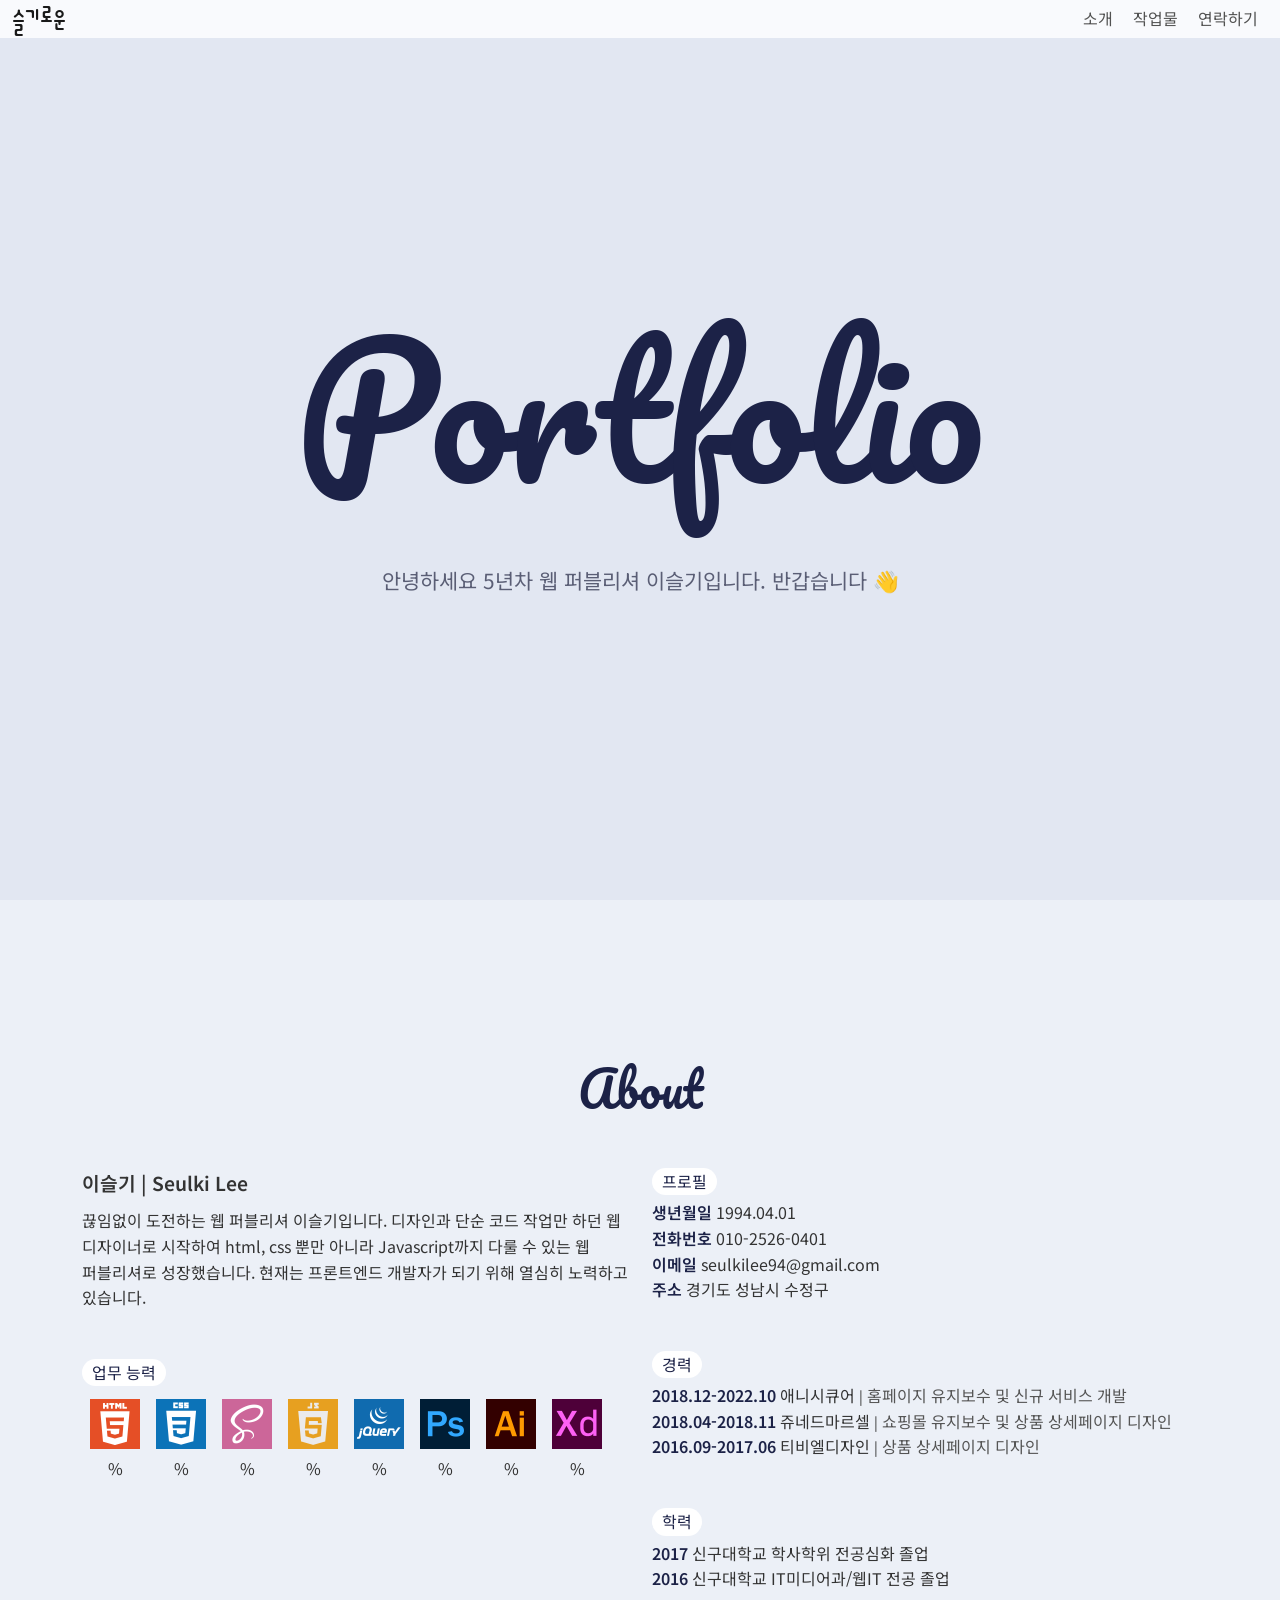
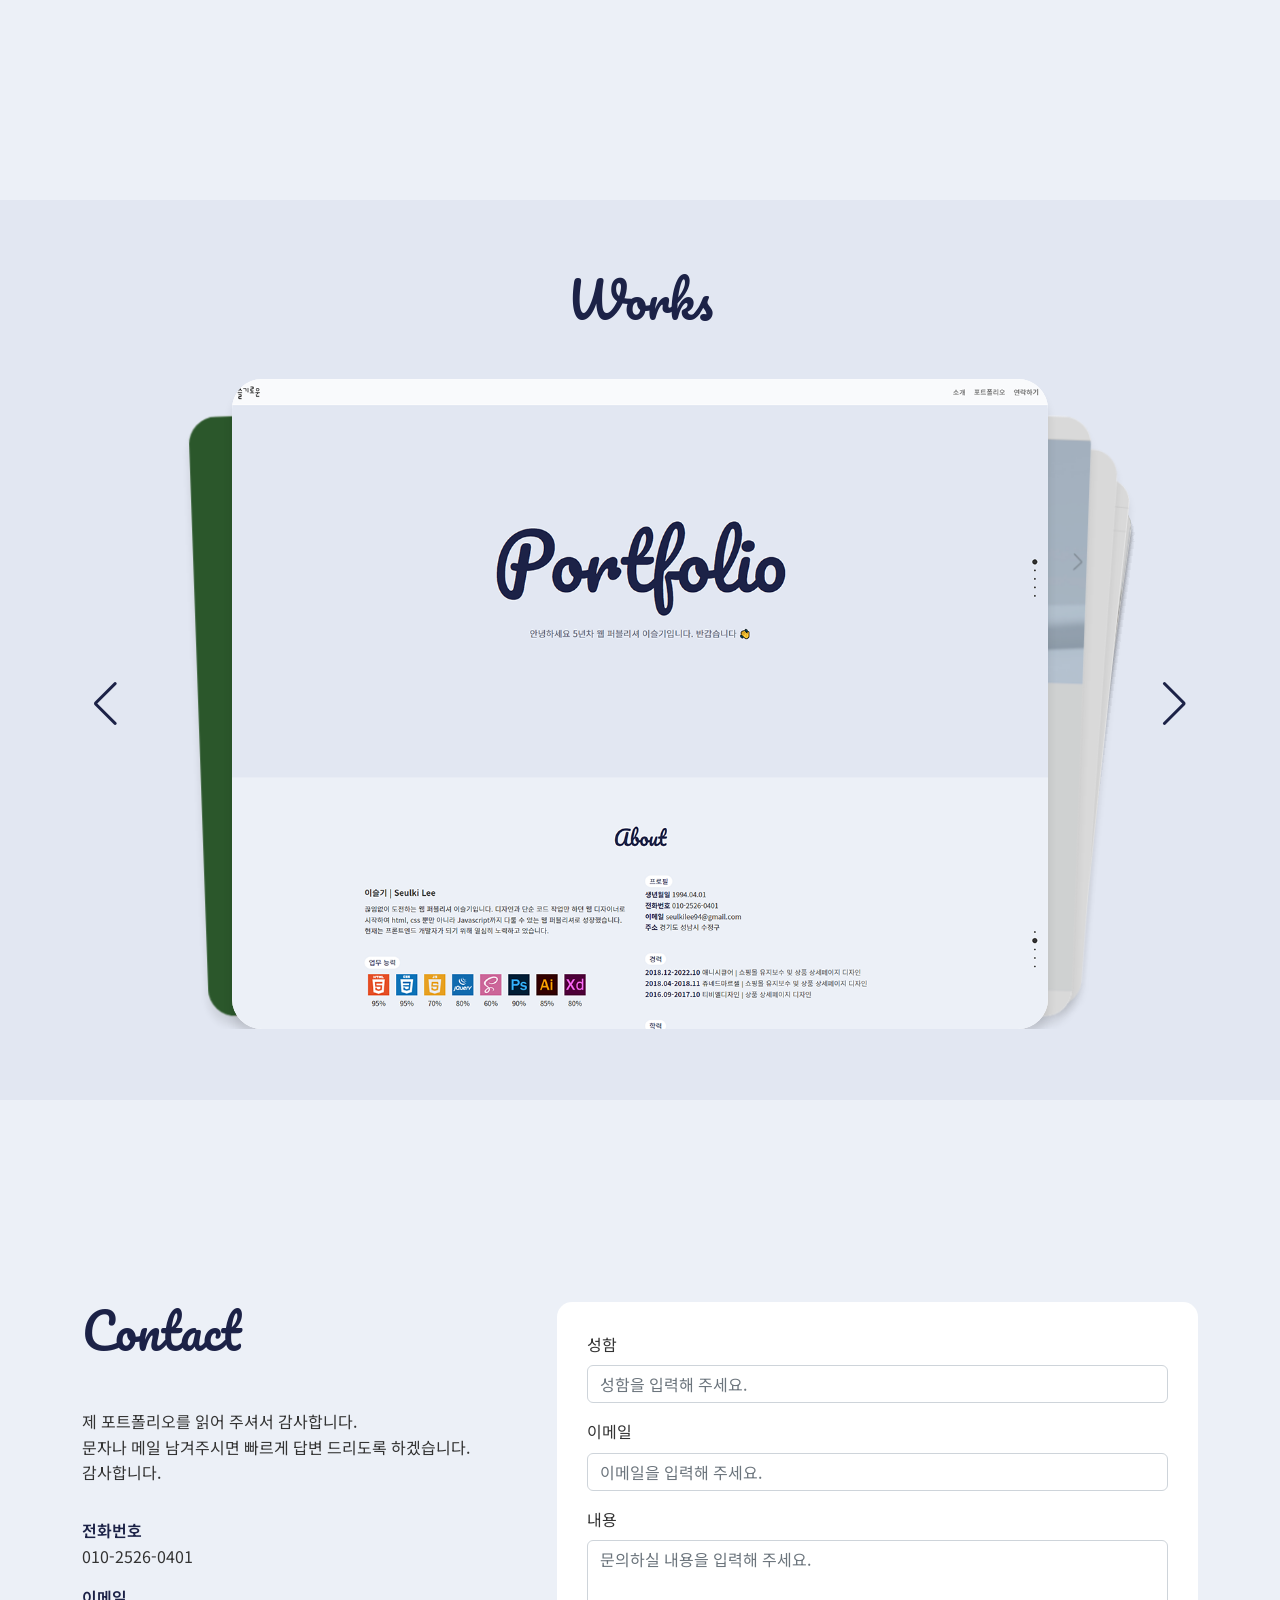
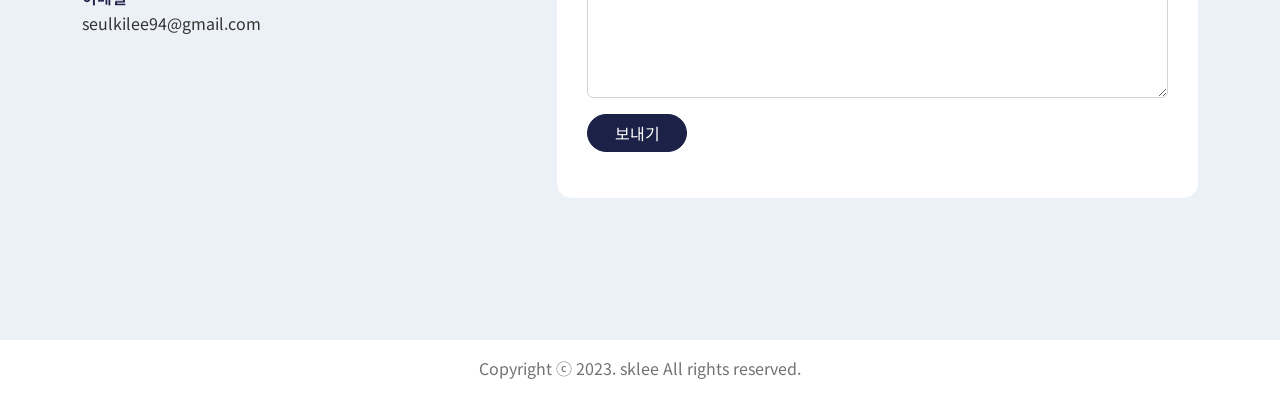
==== index2.html @ 282d64cb "portfolio2023 복제" ====
<!DOCTYPE html>
<html lang="ko">
    <head>
        <link rel='shortcut icon'  href='/static/img/favicon.ico'>
        <meta charset="UTF-8">
        <meta http-equiv="X-UA-Compatible" content="IE=edge">
        <meta name="viewport" content="width=device-width,initial-scale=1">
        <meta name="google-site-verification" content="TdDRUBdqo3KtkqnwhYDzbaiox_NkZ30s-08MBdRBMGM">
        <meta name="naver-site-verification" content="d9eaabda7f8cb981f2a577e0f64099176388fdc0">
        <meta name="robots" content="index,follow"> 
        <meta name="googlebot" content="index, follow">
        <meta name="author" content="sklee">
        <meta name="description" content="웹 퍼블리셔 이슬기의 포트폴리오입니다.">
        <meta name="keywords" content="웹디자인, 웹퍼블리셔, 웹, 퍼블리셔, 퍼블리싱, 웹퍼블리셔, 웹퍼블리싱, 프론트엔드, 포트폴리오, 웹포트폴리오">
        <meta property="og:type" content="website">
        <meta property="og:title" content="이슬기 웹 포트폴리오">
        <meta property="og:description" content="웹 퍼블리셔 이슬기의 포트폴리오입니다.">
        <meta property="og:image" content="/static/img/og-img.png">
        <meta property="og:url" content="https://sklee.kr">
        <title>
            이슬기 | 웹 퍼블리셔 포트폴리오
        </title>
        

        <!-- CSS Files -->
        <link href="/static/css/bootstrap.min.css" rel="stylesheet" >
        <link href="/static/css/fullpage.min.css" rel="stylesheet" >
        <link href="/static/css/swiper.min.css" rel="stylesheet" >
        <link href="/static/css/reset.css" rel="stylesheet" >
        <link rel="preconnect" href="https://fonts.googleapis.com">
        <link rel="preconnect" href="https://fonts.gstatic.com" crossorigin>
        <link href="https://fonts.googleapis.com/css2?family=Dongle:wght@400;700&family=Noto+Sans+KR:wght@100;300;400;500;700;900&family=Pacifico&display=swap" rel="stylesheet">

        <link href="/static/css/style.css" rel="stylesheet" >
        <style>
            .section {display: flex; justify-content: center; align-items: center;}
        </style>
    </head>
    <body>
        <header>
            <nav class="navbar navbar-expand-lg bg-light fixed-top">
                <div class="container-fluid">
                    <h1 class="header__logo"><a class="navbar-brand" href="#intro" data-menuanchor="intro">슬기로운</a></h1>
                    
                    <h2 class="no-visible">메인 메뉴</h2>
                    <ul class=" d-flex menu" id="topMenu">
                        <li class="nav-item">
                            <a class="nav-link " aria-current="page" href="#about" data-menuanchor="about">소개</a>
                        </li>
                        <li class="nav-item">
                            <a class="nav-link" href="#works" data-menuanchor="works">작업물</a>
                        </li>
                        <li class="nav-item">
                            <a class="nav-link"  href="#contact" data-menuanchor="contact">연락하기</a>
                        </li>
                    </ul>
                </div>
            </nav>
        </header>
        <main id="main">
            <section class="section intro fp-auto-height-responsive" id="top">
                <div class="container">
                    <h2 class="top-text">Portfolio</h2>
                    <p>안녕하세요 5년차 웹 퍼블리셔 이슬기입니다. 반갑습니다 👋</p>
                </div>
            </section>
            <section class="section about fp-auto-height-responsive" id="about">
                <div class="container">
                    <h2 class="s-title text-center">About</h2>
                    <div class="row">
                        <div class="col-md-6">
                            <div class="info">
                                <p>이슬기 | Seulki Lee</p>
                                <div>끊임없이 도전하는 웹 퍼블리셔 이슬기입니다. 디자인과 단순 코드 작업만 하던 웹 디자이너로 시작하여 html, css 뿐만 아니라 Javascript까지 다룰 수 있는 웹 퍼블리셔로 성장했습니다. 현재는 프론트엔드 개발자가 되기 위해 열심히 노력하고 있습니다.</div>
                            </div>
                            <div class="skill">
                                <div class="title">업무 능력</div>
                                <ul>
                                    <li>
                                        <img src="/static/img/skill1.png" alt="HTML">
                                        <p><span id="count1"></span>%</p>
                                    </li>
                                    <li>
                                        <img src="/static/img/skill2.png" alt="css">
                                        <p><span id="count2"></span>%</p>
                                    </li>
                                    <li>
                                        <img src="/static/img/skill8.png" alt="Sass">
                                        <p><span id="count8"></span>%</p>
                                    </li>
                                    <li>
                                        <img src="/static/img/skill3.png" alt="Javascript">
                                        <p><span id="count3"></span>%</p>
                                    </li>
                                    <li>
                                        <img src="/static/img/skill4.png" alt="jquery">
                                        <p><span id="count4"></span>%</p>
                                    </li>
                                    
                                    <li>
                                        <img src="/static/img/skill5.png" alt="Photoshop">
                                        <p><span id="count5"></span>%</p>
                                    </li>
                                    <li>
                                        <img src="/static/img/skill6.png" alt="Illustrator">
                                        <p><span id="count6"></span>%</p>
                                    </li>
                                    <li>
                                        <img src="/static/img/skill7.png" alt="Xd">
                                        <p><span id="count7"></span>%</p>
                                    </li>
                                </ul>
                            </div>
                        </div>
                        <div class="col-md-6">
                            <div class="profile">
                                <div class="title">프로필</div>
                                <ul>
                                    <li><span>생년월일</span> 1994.04.01</li>
                                    <li><span>전화번호</span> 010-2526-0401</li>
                                    <li><span>이메일</span> seulkilee94@gmail.com</li>
                                    <li><span>주소</span> 경기도 성남시 수정구</li>
                                </ul>
                            </div>
                            <div class="experince">
                                <div class="title">경력</div>
                                <ul>
                                    <li><span>2018.12-2022.10</span> 애니시큐어 <small>|</small> <span>홈페이지 유지보수 및 신규 서비스 개발</span></li>
                                    <li><span>2018.04-2018.11</span> 쥬네드마르셀 <small>|</small>  <span>쇼핑몰 유지보수 및 상품 상세페이지 디자인</span></li>
                                    <li><span>2016.09-2017.06</span> 티비엘디자인 <small>|</small>  <span>상품 상세페이지 디자인</span></li>
                                </ul>
                            </div>
                            <div class="edu">
                                <div class="title">학력</div>
                                <ul>
                                    <li><span>2017</span> 신구대학교 학사학위 전공심화 졸업</li>
                                    <li><span>2016</span> 신구대학교 IT미디어과/웹IT 전공 졸업</li>
                                </ul>
                            </div>
                        </div>
                    </div>
                </div>
            </section>
            <section class="section works fp-auto-height-responsive" id="works" >
                <div class="container">
                    <h2 class="s-title text-center">Works</h2>
                    <div class="swiper mySwiper work-slide">
                        <div class="swiper-wrapper">
                            <div class="swiper-slide" >
                                <div>
                                    <div class="thumb" style="background-image: url(/static/img/thumb1.png);">
                                        <span class="ir-so">2023년 제작한 포트폴리오 화면 캡쳐</span>
                                    </div>
                                    <div class="hover">
                                        <div class="wrap ">
                                            <div class="title">2023 포트폴리오 제작</div>
                                            <div class="overview"> 간단한 소개와 함께 작업물을 보여줄 수 있는 웹 포트폴리오를 제작했습니다. 부트스트랩과 fullPage.js, Swiper등 다양한 오픈소스 라이브러리를 연동하여 구현했습니다. 또한, 연락하기의 입력폼은 구글 스프레드 스크립트 편집기를 활용하여 메일 서버 없이도 메일 전송이 가능하도록 하였으며, 구글 캡챠를 연동하여 스팸 메일 전송이 불가하도록 했습니다. 
                                            </div>
                                            <div class="info">
                                                <div class="date">기간 : 2023.01</div>
                                                <div class="part">참여도 : 웹기획·디자인·퍼블리싱 100% 참여</div>
                                                <div class="skill">사용기술 : HTML, CSS, JavaScript, Photoshop, Illustrator</div>
                                            </div>
                                            <a href="https://sklee.kr" target="_blank">사이트 바로가기</a>  
                                        </div>
                                    </div>
                                </div>
                            </div>
                            <div class="swiper-slide" >
                                <div>
                                    <div class="thumb" style="background-image: url(/static/img/thumb2.png);">
                                        <span class="ir-so">VR호스트 브랜드 메인페이지 캡쳐</span>
                                    </div>
                                    <div class="hover">
                                        <div class="wrap">
                                            <div class="title">VR호스트 브랜드 런칭 프로젝트</div>
                                            <div class="overview">3D 카메라 판매, 촬영, 웹사이트 구현 서비스를 제공하는 신생 브랜드입니다. 팀 프로젝트로 진행되었으며 홈페이지 웹기획, 디자인, 퍼블리싱 작업과 스마트스토어 배너와 상품 상세페이지 제작 작업을 했습니다. 또한 제가 제작에 참여했던 웹빌더로 홈페이지 구현 후 별도 코드를 추가하는 방식으로 작업했습니다.</div>
                                            <div class="info">
                                                <div class="date">기간 : 2022.08 - 2022.10</div>
                                                <div class="part">참여도 : 웹기획·디자인·퍼블리싱 100% 참여</div>
                                                <div class="skill">사용기술 : 웹빌더, HTML, CSS, JavaScript, Photoshop, Illustrator</div>
                                            </div>
                                            <a href="https://vrhost.co.kr/" target="_blank">사이트 바로가기</a>  
                                        </div>
                                        
                                    </div>
                                </div>
                            </div>
                            <div class="swiper-slide" >
                                <div>
                                    <div class="thumb" style="background-image: url(/static/img/thumb10.png);">
                                        <span class="ir-so">이미지빌더 내부 편집기 화면 캡쳐</span>
                                    </div>
                                    <div class="hover">
                                        <div class="wrap">
                                            <div class="title">이미지빌더 런칭 프로젝트</div>
                                            <div class="overview">포토샵 없이도 상품 상세페이지용 이미지를 제작할 수 있는 이미지 편집기 "이미지빌더" 제작 작업에 참여했습니다. 상세페이지 제작이 가능한 에디터, 제작물 또는 이미지 관리 기능을 제공하는 관리페이지, 이미지빌더 소개 및 매뉴얼을 제공하는 운영 사이트의 웹기획, 디자인, 퍼블리싱 작업을 진행했습니다. <br>이미지빌더는 로그인 후 패널 우측 상단의 '새로 만들기' 버튼을 눌러 에디터로 이동할 수 있습니다.<br><span>(ID : ahndo, PW : img1212!)</span></div>
                                            <div class="info">
                                                <div class="date">기간 : 2020.03 - 2020.06, 2020.12- 2021.02</div>
                                                <div class="part">참여도 : 웹기획·디자인·퍼블리싱 100% 참여</div>
                                                <div class="skill">사용기술 : HTML, CSS, JavaScript, Photoshop, Illustrator</div>
                                            </div>
                                            <div class="btn-group">
                                                <a href="https://ahndo.dothome.co.kr/editor" target="_blank">이미지빌더 바로가기</a>
                                                <a href="https://imagebuilder.dothome.co.kr/" target="_blank">운영사이트 바로가기</a>  
                                            </div>
                                        </div>
                                    </div>
                                </div>
                            </div>
                            <div class="swiper-slide" >
                                <div>
                                    <div class="thumb" style="background-image: url(/static/img/thumb4.png);">
                                        <span class="ir-so">닷홈 결제 페이지 캡쳐</span>
                                    </div>
                                    <div class="hover">
                                        <div class="wrap">
                                            <div class="title">닷홈 결제 개선 프로젝트</div>
                                            <div class="overview">닷홈의 결제페이지 UXUI 개선 작업에 참여했습니다. 결제 페이지 하단에서만 결제 금액이 확인 가능하여 다소 불편했던 부분을 결제 정보 입력 영역은 좌측에, 결제 금액 영역을 우측에 두어 상품 옵션을 변경하거나 부가 서비스를 추가할 때 가격을 바로 확인할 수 있도록 개선했습니다.</div>
                                            <div class="info">
                                                <div class="date">기간 : 2020.07 - 2020.09</div>
                                                <div class="part">참여도 : 웹기획·디자인·퍼블리싱 100% 참여</div>
                                                <div class="skill">사용기술 : HTML, CSS, JavaScript, Photoshop</div>
                                            </div> 
                                        </div>
                                    </div>
                                </div>
                            </div>
                            <div class="swiper-slide" >
                                <div>
                                    <div class="thumb" style="background-image: url(/static/img/thumb9.png);">
                                        <span class="ir-so">닷홈빌더 내부 편집기 화면 캡쳐</span>
                                    </div>
                                    <div class="hover">
                                        <div class="wrap">
                                            <div class="title">닷홈빌더 런칭 프로젝트</div>
                                            <div class="overview">코딩 없이 홈페이지를 제작할 수 있는 웹빌더 "닷홈빌더" 제작 작업에 참여했습니다. 홈페이지 관리 기능을 제공하는 관리자 페이지와 페이지 제작이 가능한 에디터, 공지사항과 매뉴얼 등을 제공하는 운영 사이트의 웹기획, 디자인, 퍼블리싱 작업을 진행했습니다. 또한 런칭 후에도 닷홈빌더 유지보수와 운영사이트 컨텐츠 관리를 지속적으로 진행했습니다.
                                                <br> 닷홈빌더는 로그인 후 메뉴의 관리( <svg xmlns="http://www.w3.org/2000/svg" viewBox="0 0 640 512"><!--! Font Awesome Pro 6.2.1 by @fontawesome - https://fontawesome.com License - https://fontawesome.com/license (Commercial License) Copyright 2022 Fonticons, Inc. --><path d="M224 256c-70.7 0-128-57.3-128-128S153.3 0 224 0s128 57.3 128 128s-57.3 128-128 128zm-45.7 48h91.4c11.8 0 23.4 1.2 34.5 3.3c-2.1 18.5 7.4 35.6 21.8 44.8c-16.6 10.6-26.7 31.6-20 53.3c4 12.9 9.4 25.5 16.4 37.6s15.2 23.1 24.4 33c15.7 16.9 39.6 18.4 57.2 8.7v.9c0 9.2 2.7 18.5 7.9 26.3H29.7C13.3 512 0 498.7 0 482.3C0 383.8 79.8 304 178.3 304zM436 218.2c0-7 4.5-13.3 11.3-14.8c10.5-2.4 21.5-3.7 32.7-3.7s22.2 1.3 32.7 3.7c6.8 1.5 11.3 7.8 11.3 14.8v30.6c7.9 3.4 15.4 7.7 22.3 12.8l24.9-14.3c6.1-3.5 13.7-2.7 18.5 2.4c7.6 8.1 14.3 17.2 20.1 27.2s10.3 20.4 13.5 31c2.1 6.7-1.1 13.7-7.2 17.2l-25 14.4c.4 4 .7 8.1 .7 12.3s-.2 8.2-.7 12.3l25 14.4c6.1 3.5 9.2 10.5 7.2 17.2c-3.3 10.6-7.8 21-13.5 31s-12.5 19.1-20.1 27.2c-4.8 5.1-12.5 5.9-18.5 2.4l-24.9-14.3c-6.9 5.1-14.3 9.4-22.3 12.8l0 30.6c0 7-4.5 13.3-11.3 14.8c-10.5 2.4-21.5 3.7-32.7 3.7s-22.2-1.3-32.7-3.7c-6.8-1.5-11.3-7.8-11.3-14.8V454.8c-8-3.4-15.6-7.7-22.5-12.9l-24.7 14.3c-6.1 3.5-13.7 2.7-18.5-2.4c-7.6-8.1-14.3-17.2-20.1-27.2s-10.3-20.4-13.5-31c-2.1-6.7 1.1-13.7 7.2-17.2l24.8-14.3c-.4-4.1-.7-8.2-.7-12.4s.2-8.3 .7-12.4L343.8 325c-6.1-3.5-9.2-10.5-7.2-17.2c3.3-10.6 7.7-21 13.5-31s12.5-19.1 20.1-27.2c4.8-5.1 12.4-5.9 18.5-2.4l24.8 14.3c6.9-5.1 14.5-9.4 22.5-12.9V218.2zm92.1 133.5c0-26.5-21.5-48-48.1-48s-48.1 21.5-48.1 48s21.5 48 48.1 48s48.1-21.5 48.1-48z"/></svg>) 버튼을 눌러 관리자 페이지로 이동한 뒤 상단 메뉴의 디자인 버튼을 눌러 에디터로 이동할 수 있습니다. <span>(ID : ahn1, PW : test1234)</span></div>
                                            <div class="info">
                                                <div class="date">기간 : 2020.01 - 2020.02, 2020.08 - 2020.12</div>
                                                <div class="part">참여도 : 웹기획·디자인·퍼블리싱 100% 참여</div>
                                                <div class="skill">사용기술 : HTML, CSS, JavaScript, Photoshop, Illustrator</div>
                                            </div>
                                            <div class="btn-group">
                                                <a href="http://ahn.dothome.co.kr/" target="_blank">닷홈빌더 바로가기</a>  
                                                <a href="https://builder20.dothome.co.kr/" target="_blank">운영사이트 바로가기</a>  
                                            </div>
                                        </div>
                                    </div>
                                </div>
                            </div>
                            <div class="swiper-slide" >
                                <div>
                                    <div class="thumb" style="background-image: url(/static/img/thumb6.jpg);">
                                        <span class="ir-so">닷홈빌더의 건축 템플릿 메인페이지 캡쳐</span>
                                    </div>
                                    <div class="hover">
                                        <div class="wrap">
                                            <div class="title">닷홈빌더 템플릿 제작</div>
                                            <div class="overview">사용자에게 배포하는 닷홈빌더 홈페이지 템플릿을 제작했습니다. 웹기획과 디자인 작업 후 닷홈빌더를 사용하여 홈페이지를 구현했습니다. 사용자가 쉽게 수정하여 사용할 수 있도록 별도 코드를 추가하지 않고 닷홈빌더 제공 기능으로만 구현했습니다. (현재 닷홈에서 제공 중인 템플릿 중 렌트카를 제외한 모든 템플릿을 작업했습니다.)
                                            </div>
                                            <div class="info">
                                                <div class="date">기간 : 2021.12 - 2022.09</div>
                                                <div class="part">참여도 : 웹기획·디자인·웹빌더로 구현 100% 참여</div>
                                                <div class="skill">사용기술 : 닷홈빌더, Photoshop, Illustrator</div>
                                            </div>
                                            <a href="https://www.dothome.co.kr/homepage/theme.php" target="_blank">템플릿 바로가기</a>  
                                        </div>
                                    </div>
                                </div>
                            </div>
                            <div class="swiper-slide" >
                                <div>
                                    <div class="thumb" style="background-image: url(/static/img/thumb5.png);">
                                        <span class="ir-so">상품 상세페이지 템플릿 예시 이미지</span>
                                    </div>
                                    <div class="hover">
                                        <div class="wrap">
                                            <div class="title">상품 상세페이지 템플릿 제작</div>
                                            <div class="overview">
                                                이미지와 텍스트만 변경하여 사용할 수 있도록 상품 상세페이지 포토샵 템플릿을 제작했습니다. 패션, 음식, 화장품 등 다양한 카테고리의 템플릿들을 제작했습니다. 또한 초보자도 쉽게 사용할 수 있도록 각 템플릿마다 맞춤 설명서를 함께 배포했습니다.
                                            </div>
                                            <div class="info">
                                                <div class="date">기간 : 2019.01 - 2019.02</div>
                                                <div class="part">참여도 : 기획·디자인 100% 참여</div>
                                                <div class="skill">사용기술 : Photoshop</div>
                                            </div> 
                                        </div>
                                    </div>
                                </div>
                            </div>
                            <div class="swiper-slide" >
                                <div>
                                    <div class="thumb" style="background-image: url(/static/img/thumb3.png);">
                                        <span class="ir-so">2018년 제작한 포트폴리오 화면 캡쳐</span>
                                    </div>
                                    <div class="hover">
                                        <div class="wrap">
                                            <div class="title">2018 포트폴리오 제작</div>
                                            <div class="overview"> 작업물을 보여줄 수 있는 웹 디자인 포트폴리오를 제작했습니다. 부트스트랩을 사용하여 반응형으로 구현하였으며, 썸네일을 클릭하면 전체 페이지 모달로 작업 내용을 볼 수 있게 했습니다. 
                                            </div>
                                            <div class="info">
                                                <div class="date">기간 : 2018.04</div>
                                                <div class="part">참여도 : 웹기획·디자인·퍼블리싱 100% 참여</div>
                                                <div class="skill">사용기술 : HTML, CSS, JavaScript, Photoshop, Illustrator</div>
                                            </div>
                                            <a href="https://seulkilee.cafe24.com/" target="_blank">사이트 바로가기</a>  
                                        </div>
                                    </div>
                                </div>
                            </div>
                            <div class="swiper-slide" >
                                <div>
                                    <div class="thumb" style="background-image: url(/static/img/thumb8.png);">
                                    </div>
                                    <div class="hover">
                                        <div class="wrap">
                                            <div class="title">BenQ 홈페이지 가상 리뉴얼</div>
                                            <div class="overview">영상기기 업체 BenQ사의 홈페이지를 반응형으로 가상 리뉴얼했습니다. 웹사이트 제작 시 오픈소스를 전혀 사용하지 않고 미디어쿼리를 이용한 반응형 레이아웃과 원페이지 스크롤을 구현했습니다.
                                            </div>
                                            <div class="info">
                                                <div class="date">기간 : 2018.04</div>
                                                <div class="part">참여도 : 웹기획·디자인·퍼블리싱 100% 참여</div>
                                                <div class="skill">사용기술 : HTML, CSS, JavaScript, Photoshop, Illustrator</div>
                                            </div>
                                            <a href="/benq/" target="_blank">사이트 바로가기</a>  
                                        </div>
                                    </div>
                                </div>
                            </div>
                            <div class="swiper-slide" >
                                <div>
                                    <div class="thumb" style="background-image: url(/static/img/thumb6.png);">
                                    </div>
                                    <div class="hover">
                                        <div class="wrap">
                                            <div class="title">플래시게임 'FLASHLIGHT' 프로젝트</div>
                                            <div class="overview"> 대학시절 졸업 작품 팀 프로젝트로 아두이노 빛센서 연동 플래시게임을 제작했습니다. 공포 게임으로 어두운 화면에 플래시라이트를 비춰  단서를 찾아내는 게임입니다. 모니터 주위에 아두이노 빛 센서를 붙여 빛을 비추면 해당 부분만 밝아지도록 구현했습니다. <br>(현재는 어도비 플래시플레이어 지원이 중단되어 게임 플레이가 불가합니다.)
                                            </div>
                                            <div class="info">
                                                <div class="date">기간 : 2015</div>
                                                <div class="part">참여도 : 액션스크립트 코딩 90% 참여</div>
                                                <div class="skill">사용기술 : 액션스크립트 3.0</div>
                                            </div>
                                        </div>
                                    </div>
                                </div>
                            </div>
                            <div class="swiper-slide" >
                                <div>
                                    <div class="thumb" style="background-image: url(/static/img/thumb7.png);">
                                    </div>
                                    <div class="hover">
                                        <div class="wrap">
                                            <div class="title">플래시게임 '4교시' 프로젝트</div>
                                            <div class="overview">대학 재학 시절 창의 대회 팀 프로젝트로 마이크를 연동한 플래시 게임을 제작했습니다. 게임 주인공인 선생님이 떠드는 아이들에게 호통을 쳐 조용히 하게 하는 게임으로 데시벨이 높을수록 조용해지는 아이들이 많아집니다. 시간에 따라 게이지가 줄어들며, 떠드는 아이가 많을수록 게이지 속도가 빨라지도록 만들었습니다. <br>(현재는 어도비 플래시플레이어 지원이 중단되어 게임 플레이가 불가합니다.)
                                            </div>
                                            <div class="info">
                                                <div class="date">기간 : 2014</div>
                                                <div class="part">참여도 : 액션스크립트 코딩 100%, 디자인 90% 참여</div>
                                                <div class="skill">사용기술 : 액션스크립트 3.0, Photoshop</div>
                                            </div>
                                        </div>
                                    </div>
                                </div>
                            </div>
                        </div>
                        <div class="swiper-button-next"></div>
                        <div class="swiper-button-prev"></div>
                        <div class="swiper-caption">
                            <div class="caption"></div>
                        </div>
                    </div>
                </div>    
                
            </section>

            <section class="section contact fp-auto-height-responsive"  id="contact">
                <div class="container">
                    <div class="row">
                        <div class="col-md-6 col-lg-5 left">
                            <h2 class="s-title ">Contact</h2>
                            <div>제 포트폴리오를 읽어 주셔서 감사합니다. <br>문자나 메일 남겨주시면 빠르게 답변 드리도록 하겠습니다. 감사합니다. </div>
                            <ul>
                                <li><p>전화번호</p> 010-2526-0401</li>
                                <li><p>이메일</p> seulkilee94@gmail.com</li>
                            </ul>
                        </div>
                        <div class="col-md-6 col-lg-7">
                            <div class="wrap">
                                <form class="gform" method="POST" data-email="seulkilee94@gmail.com" action="https://script.google.com/macros/s/AKfycby0Hp9ipNDkXOOq5ieESu8mgHb5Lg6zB2r4V8cmHhc_GnUBPw4WVxcF20NTOafM08HljQ/exec" onsubmit="check();">
                                    <div class="mb-3">
                                        <label for="name" class="form-label">성함</label>
                                        <input type="text" class="form-control" id="name" name="name" placeholder="성함을 입력해 주세요." required > 
                                    </div>
                                    <div class="mb-3">
                                        <label for="email" class="form-label">이메일</label>
                                        <input type="email" class="form-control" id="email" name="email" placeholder="이메일을 입력해 주세요." required >
                                    </div>
                                    <div class="mb-3">
                                        <label for="content" class="form-label">내용</label>
                                        <textarea class="form-control" id="content" name="content" rows="6" placeholder="문의하실 내용을 입력해 주세요." required ></textarea>
                                    </div>
                                    <input type="hidden" id="g-recaptcha" name="g-recaptcha">
                                    <div>
                                        <button type="submit" class="btn btn-primary mb-3 m-button">보내기</button>
                                    </div>
                                </form>
                            </div>
                        </div>
                    </div>
                </div>
            </section>
            
        </main>
      
        <footer class="footer">
            <div class="container-fluid">
                 <div class="text-center">
                     Copyright ⓒ 2023. sklee All rights reserved.
                 </div>
            </div>
         </footer>


        <!--    JS Files   -->
        <script src="/static/js/jquery-3.6.3.min.js"></script>
        <script src="/static/js/bootstrap.min.js"></script>
        <script src="/static/js/swiper.min.js" ></script>
        <script src="https://www.google.com/recaptcha/api.js?render=6LfIHtEjAAAAAP_CZ_umI3k7exH9vcJAMZcEPTzt"></script>
        <script src="/static/js/form-submission-handler.js" ></script>
        
        <script>
            $(document).ready(function() {
                $('.grecaptcha-badge').hide();
            });
            //마우스휠 이벤트
            var pageCount = $('#main section').length;
            $('#main section, footer').on('mousewheel', function(event) {
                event.preventDefault();
                var currentPage = $(this).index();
                //스크롤 올릴 때
                if(event.originalEvent.wheelDelta > 0){
                    if(currentPage > 0){
                        var prev = $(this).prev().offset().top;
                        $('html,body').stop().animate({scrollTop:prev},100);
                        currentPage--;
                    }
                //스크롤 내릴 때
                }else if(event.originalEvent.wheelDelta < 0){
                    if(currentPage < pageCount-1){
                        var next = $(this).next().offset().top;
                        $('html,body').stop().animate({scrollTop:next},100);
                        currentPage++;
                        
                    }
                }
                
                if(currentPage == 0 ){
                    //인트로일때는 메뉴에 활성화 표시 안함
                    $('.menu .nav-item a').removeClass('active');
                }
                else{
                    // 현재 보이는 화면의 메뉴에 활성화 표시
                    $('.menu .nav-item a').removeClass('active');
                    $('.menu .nav-item').eq(currentPage-1).find('a').addClass('active');

                    //소개 영역이 보일때마다 업무 카운터 동작
                    if(currentPage == 1){
                        function counter(id, start, end, duration) {
                        let obj = document.getElementById(id),
                        current = start,
                        range = end - start,
                        increment = end > start ? 1 : -1,
                        step = Math.abs(Math.floor(duration / range)),
                        timer = setInterval(() => {
                            current += increment;
                            obj.textContent = current;
                            if (current == end) {
                            clearInterval(timer);
                            }
                        }, step);
                        }
                        counter("count1", 0, 95, 2000);
                        counter("count2", 0, 95, 2000);
                        counter("count3", 0, 60, 2000);
                        counter("count4", 0, 80, 2000);
                        counter("count5", 0, 90, 2000);
                        counter("count6", 0, 85, 2000);
                        counter("count7", 0, 80, 2000);
                        counter("count8", 0, 60, 2000);
                    }

                    //연락하기 섹션이 보일 때만 구글캡챠 뱃지 표시
                    if(currentPage == 3){ 
                        $('.grecaptcha-badge').show();
                    }else{
                        $('.grecaptcha-badge').hide();
                    }
                }
            });


           
            $(document).ready(function() {
                var swiper = new Swiper(".work-slide", {
                    effect: "cards",
                    loop: true,
                    grabCursor: true,
                    loopFillGroupWithBlank: false,
                    navigation: {
                        nextEl: ".swiper-button-next",
                        prevEl: ".swiper-button-prev",
                    },
                    on: {
                        transitionStart: function () {
                            var swiper = this;
                            var caption= $('.swiper-slide-active').find('.wrap').html();
                            $('.swiper-caption .caption').html('<div class="wrap">'+caption+'</div>');
                        }
                    }
                });
                

            });
            function check() {
                var email = document.getElementById("email").value;
                var name= document.getElementById("name").value;
                var name= document.getElementById("content").value;
                if (email != "") {
                    var exptext = /^[A-Za-z0-9_\.\-]+@[A-Za-z0-9\-]+\.[A-Za-z0-9\-]+/;
                    if (exptext.test(email) == false) {
                        //이메일 형식이 알파벳+숫자@알파벳+숫자.알파벳+숫자 형식이 아닐경우			
                        alert("메일 주소를 다시 확인해 주세요.");
                        document.formtag.email.focus();
                        return false;
                    }else{
                        if(name !="" || name !="") {
                            alert("메일을 보냈습니다.");
                        }
                    }
                }
                return true;
            }
            grecaptcha.ready(function() {
                grecaptcha.execute('6LfIHtEjAAAAAP_CZ_umI3k7exH9vcJAMZcEPTzt', {action: 'homepage'}).then(function(token) {
                    // 토큰을 받아다가 g-recaptcha 에다가 값을 넣어줍니다.
                    document.getElementById('g-recaptcha').value = token;
                });
                $('.grecaptcha-badge').hide();
            });
        </script>
    </body>

    
</html>
---- static/css/style.css ----
@charset "UTF-8";
/*변수*/
/*반응형 화면 크기*/
/* 키보드로 버튼에 포커스 시 */
a:focus-visible, button:focus-visible {
  outline: 3px solid #000 !important;
}

/* 마우스, 터치로 버튼에 포커스 시 */
a:focus:not(:focus-visible), button:focus:not(:focus-visible) {
  outline: none;
}

/*반응형, 브라우저 크기가 991px 이하일때*/
/*반응형, 브라우저 크기가 767px 이하일때*/
/* 백그라운드 이미지 설명 텍스트 */
.ir-so {
  overflow: hidden;
  position: absolute;
  width: 0;
  height: 0;
  line-height: 0;
  text-indent: -9999px;
}

body {
  font-family: "Noto Sans KR", sans-serif;
  color: #333;
  line-height: 1.6;
  word-break: keep-all;
}

small {
  font-size: 0.875em;
}

.no-visible {
  overflow: hidden;
  width: 0;
  height: 0;
}

.navbar {
  z-index: 100 !important;
  background-color: rgba(255, 255, 255, 0.8) !important;
  padding: 0;
}
.navbar .navbar-nav {
  display: flex;
  align-content: flex-end;
}
.navbar .navbar-brand {
  font-family: "Dongle", sans-serif;
  font-size: 2em;
}
.navbar .menu a {
  padding: 0 10px;
  color: rgb(82, 82, 82);
  display: inline-block;
}
.navbar .menu a.active {
  color: #1c2247;
  font-weight: 600;
}
.navbar .menu a:hover {
  color: #1c2247;
}

.section {
  display: flex;
  justify-content: center;
  align-items: center;
  min-height: 100vh;
}
.section .s-title {
  font-size: 3em;
  font-family: "Pacifico", cursive;
  color: #1c2247;
  padding-bottom: 50px;
}

.intro {
  text-align: center;
  background-color: #e2e7f2;
}
.intro .top-text {
  font-family: "Pacifico", cursive;
  font-size: 11em;
  font-weight: normal;
  color: #1c2247;
}
.intro p {
  margin-top: 50px;
  color: #5a5e75;
  font-size: 1.3em;
}

.about {
  background-color: #ecf0f7;
}
.about .info {
  padding-bottom: 3em;
}
.about .info p {
  font-size: 1.2em;
  font-weight: 600;
  padding-bottom: 10px;
}
.about .title {
  background: #fff;
  display: inline-block;
  border-radius: 30px;
  padding: 1px 10px;
  color: #1c2247;
  margin-bottom: 5px;
}
.about .experince, .about .profile, .about .edu, .about .skill {
  padding-bottom: 3em;
}
.about .experince span, .about .profile span, .about .edu span {
  font-weight: 600;
  color: #1c2247;
}
.about .experince span:last-of-type {
  font-weight: 400;
  color: rgb(85, 85, 85);
}
.about .experince small {
  vertical-align: text-bottom;
}
.about .skill ul {
  display: flex;
  flex-wrap: wrap;
}
.about .skill ul li {
  padding: 8px;
}
.about .skill ul li img {
  width: 50px;
}
.about .skill ul li p {
  text-align: center;
}

.btn-group {
  flex-wrap: wrap;
  align-items: center;
  justify-content: center;
}

.btn-group a {
  margin: 5px 10px 5px 0;
}

.works {
  background-color: #e2e7f2;
}

.work-slide {
  height: calc(100vh - 250px);
  padding: 0 150px;
  overflow: hidden;
}
.work-slide .swiper-slide {
  background: #fff;
  border-radius: 30px;
  box-shadow: rgba(0, 0, 0, 0.1) 0px 10px 10px;
}
.work-slide .swiper-slide .thumb {
  background-size: cover;
  background-position: top center;
  position: absolute;
  width: 100%;
  height: 100%;
}
.work-slide .swiper-slide .hover {
  opacity: 0;
  position: absolute;
  width: 100%;
  height: 100%;
  top: 0;
  background: rgba(0, 0, 0, 0.9);
  color: #fff;
  transition: 0.2s;
  text-align: center;
  padding: 30px 150px;
  display: flex;
  align-items: center;
  align-content: center;
}
.work-slide .swiper-slide .hover .wrap {
  width: 100%;
}
.work-slide .swiper-slide .hover .wrap .title {
  font-size: 1.3em;
  font-weight: 600;
}
.work-slide .swiper-slide .hover .wrap .overview {
  padding: 1em 0;
  font-size: 0.9em;
}
.work-slide .swiper-slide .hover .wrap .overview svg {
  width: 16px;
  fill: #fff;
}
.work-slide .swiper-slide .hover .wrap .overview span {
  word-break: keep-all;
  display: inline-block;
}
.work-slide .swiper-slide .hover .wrap .info {
  padding: 1em 0 2em;
  font-size: 0.9em;
}
.work-slide .swiper-slide .hover .wrap a {
  border: 1px solid rgb(101, 211, 255);
  border-radius: 30px;
  background: none;
  color: rgb(101, 168, 255);
  text-decoration: none;
  padding: 6px 20px;
  display: inline-block;
}
.work-slide .swiper-slide .hover .wrap a:hover {
  background: rgb(101, 168, 255);
  color: #fff;
}
.work-slide .swiper-button-next, .work-slide .swiper-button-prev {
  color: #1c2247;
}
.work-slide .swiper-caption {
  display: none;
}

.swiper-slide-visible .hover:hover {
  opacity: 1;
}

.contact {
  background-color: #ecf0f7;
}
.contact .left div:not(.s-title) {
  padding-bottom: 2em;
}
.contact .left ul li {
  padding-bottom: 1em;
}
.contact .left ul li p {
  color: #1c2247;
  font-weight: 600;
}
.contact .wrap {
  background: #fff;
  padding: 30px;
  border-radius: 15px;
}

.m-button {
  background: #1c2247;
  color: #fff;
  border-color: #1c2247;
  min-width: 100px;
  border-radius: 30px;
  padding: 6px 20px;
  transition: 0.2s;
  text-decoration: none;
  font-size: 1em;
  display: inline-block;
}

.m-button:hover {
  background: #333961;
  border-color: #333961;
}

.m-button:active {
  background-color: #333961 !important;
  border-color: #333961 !important;
}

.navbar-toggler {
  border: none;
  background-color: none;
}

footer {
  color: rgb(114, 114, 114);
  padding: 1em 0;
  background: #fff;
  width: 100%;
  height: 60px;
  margin-top: -60px;
}

@media (max-width: 991px) {
  .fp-responsive .fp-auto-height-responsive .fp-slide,
.fp-responsive .fp-auto-height-responsive .fp-tableCell,
.fp-responsive .fp-auto-height-responsive.fp-section {
    height: auto !important;
    min-height: calc(100vh - 55px);
  }
  .intro .top-text {
    font-size: 9em;
  }
  .section .s-title {
    font-size: 2.4em;
  }
  .works {
    padding: 0 6px;
  }
  .works .work-slide {
    height: 100%;
    padding: 0 40px;
  }
  .works .work-slide .swiper-slide .thumb {
    height: 400px;
    position: relative;
  }
  .works .work-slide .swiper-slide .hover {
    display: none;
  }
  .work-slide .swiper-caption {
    display: block;
  }
  .work-slide .swiper-caption .wrap {
    padding-top: 60px;
  }
  .work-slide .swiper-caption .wrap .title {
    font-size: 1.3em;
    font-weight: 600;
  }
  .work-slide .swiper-caption .wrap .overview {
    padding: 1em 0 0;
    font-size: 0.9em;
  }
  .work-slide .swiper-caption .wrap .overview svg {
    width: 16px;
    fill: #333;
  }
  .work-slide .swiper-caption .wrap .overview span {
    word-break: break-all;
    display: inline-block;
  }
  .work-slide .swiper-caption .wrap .info {
    padding: 1em 0 2em;
    font-size: 0.9em;
  }
  .work-slide .swiper-caption .wrap a {
    background: #1c2247;
    color: #fff;
    border-color: #1c2247;
    min-width: 100px;
    border-radius: 30px;
    padding: 6px 20px;
    transition: 0.2s;
    text-decoration: none;
    font-size: 1em;
    display: inline-block;
  }
  .work-slide .swiper-caption .wrap a:hover {
    background: #333961;
    border-color: #333961;
  }
  .work-slide .swiper-caption .wrap a:active {
    background-color: #333961 !important;
    border-color: #333961 !important;
  }
  .work-slide .swiper-button-next {
    right: 0;
  }
  .work-slide .swiper-button-prev {
    left: 0;
  }
}
@media (max-width: 767px) {
  .fp-responsive .fp-auto-height-responsive .fp-slide,
.fp-responsive .fp-auto-height-responsive .fp-tableCell,
.fp-responsive .fp-auto-height-responsive.fp-section {
    min-height: 100vh;
  }
  .intro .top-text {
    font-size: 4em;
  }
  body {
    font-size: 14px;
  }
  .section {
    padding: 50px 0;
  }
  .section .s-title {
    font-size: 1.9em;
  }
  .contact {
    padding-bottom: 105px !important;
  }
  .contact .s-title {
    text-align: center;
  }
  .contact .left {
    padding-bottom: 2em;
  }
  .contact .wrap {
    padding: 15px;
  }
  footer {
    padding: 1em 0;
    height: 50px;
    margin-top: -50px;
  }
}
@media (max-width: 474px) {
  .works .work-slide .swiper-slide .thumb {
    height: 300px;
    position: relative;
  }
}/*# sourceMappingURL=style.css.map */
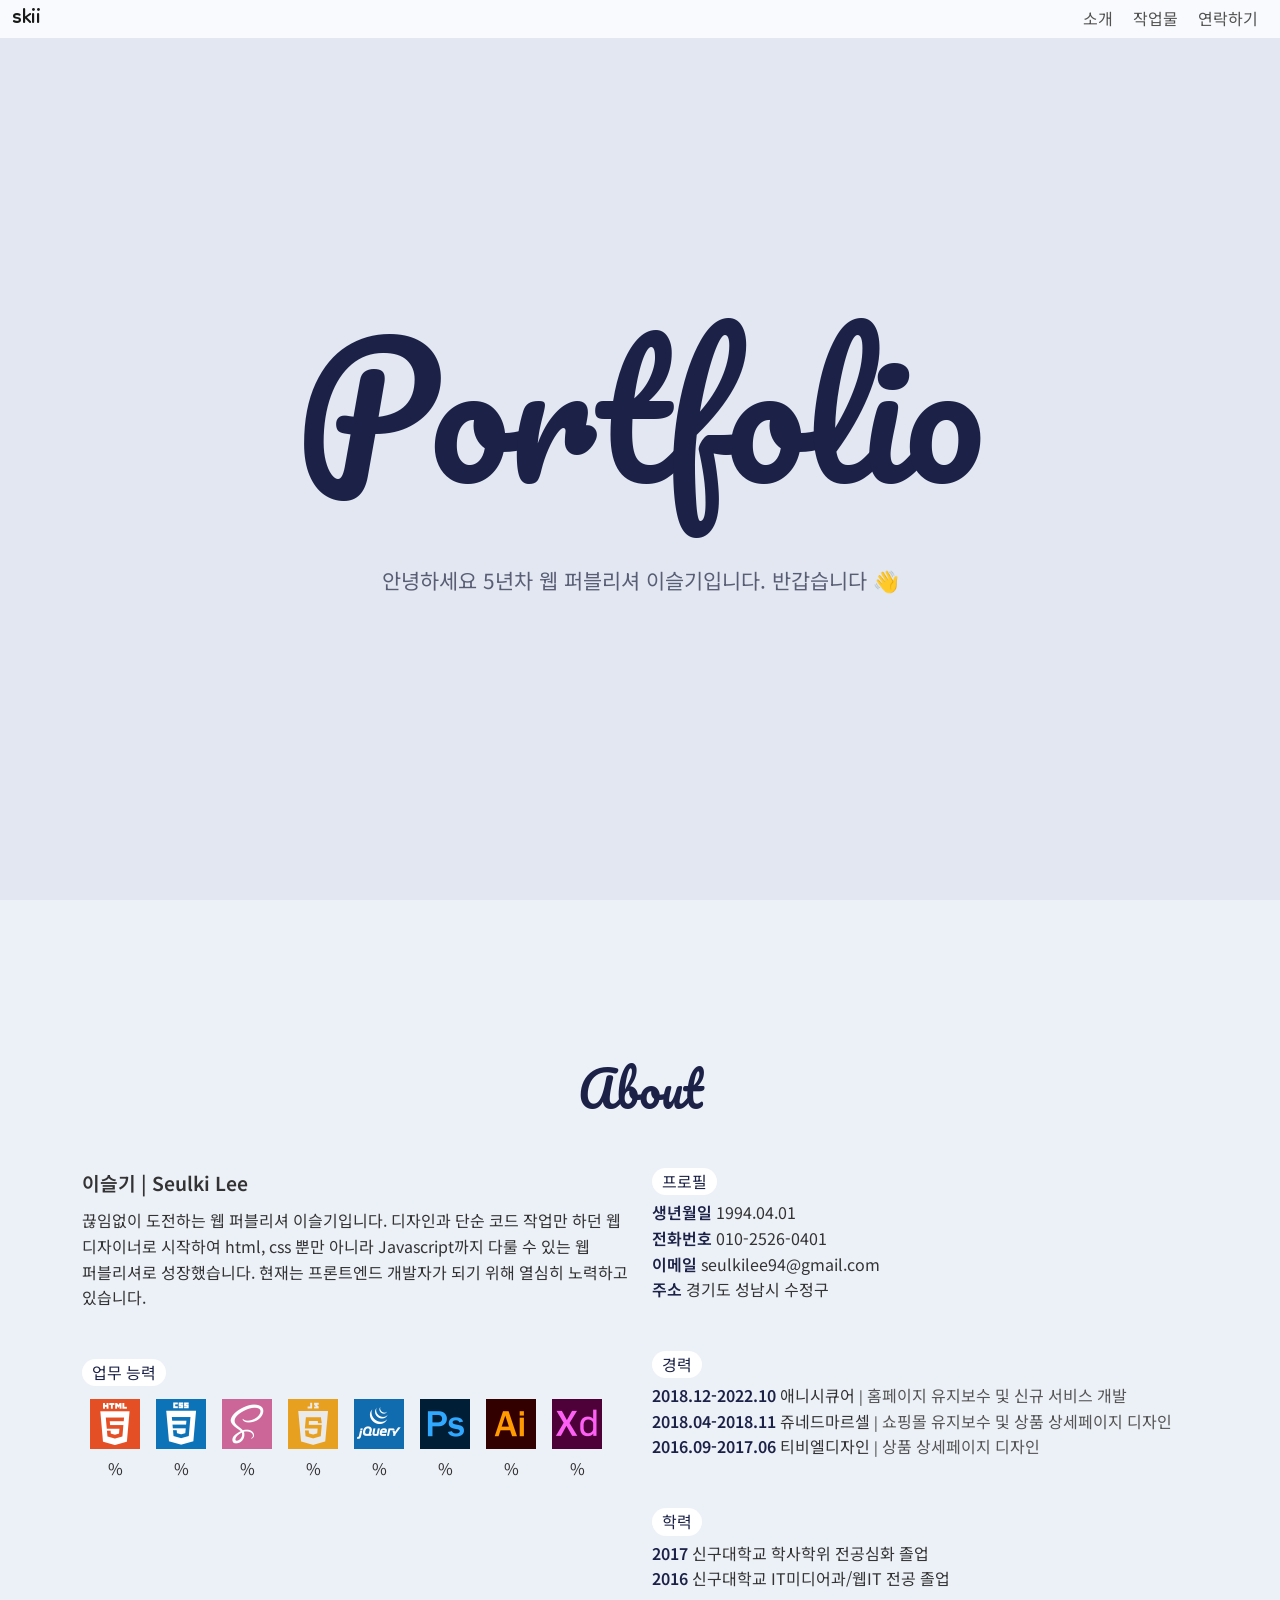
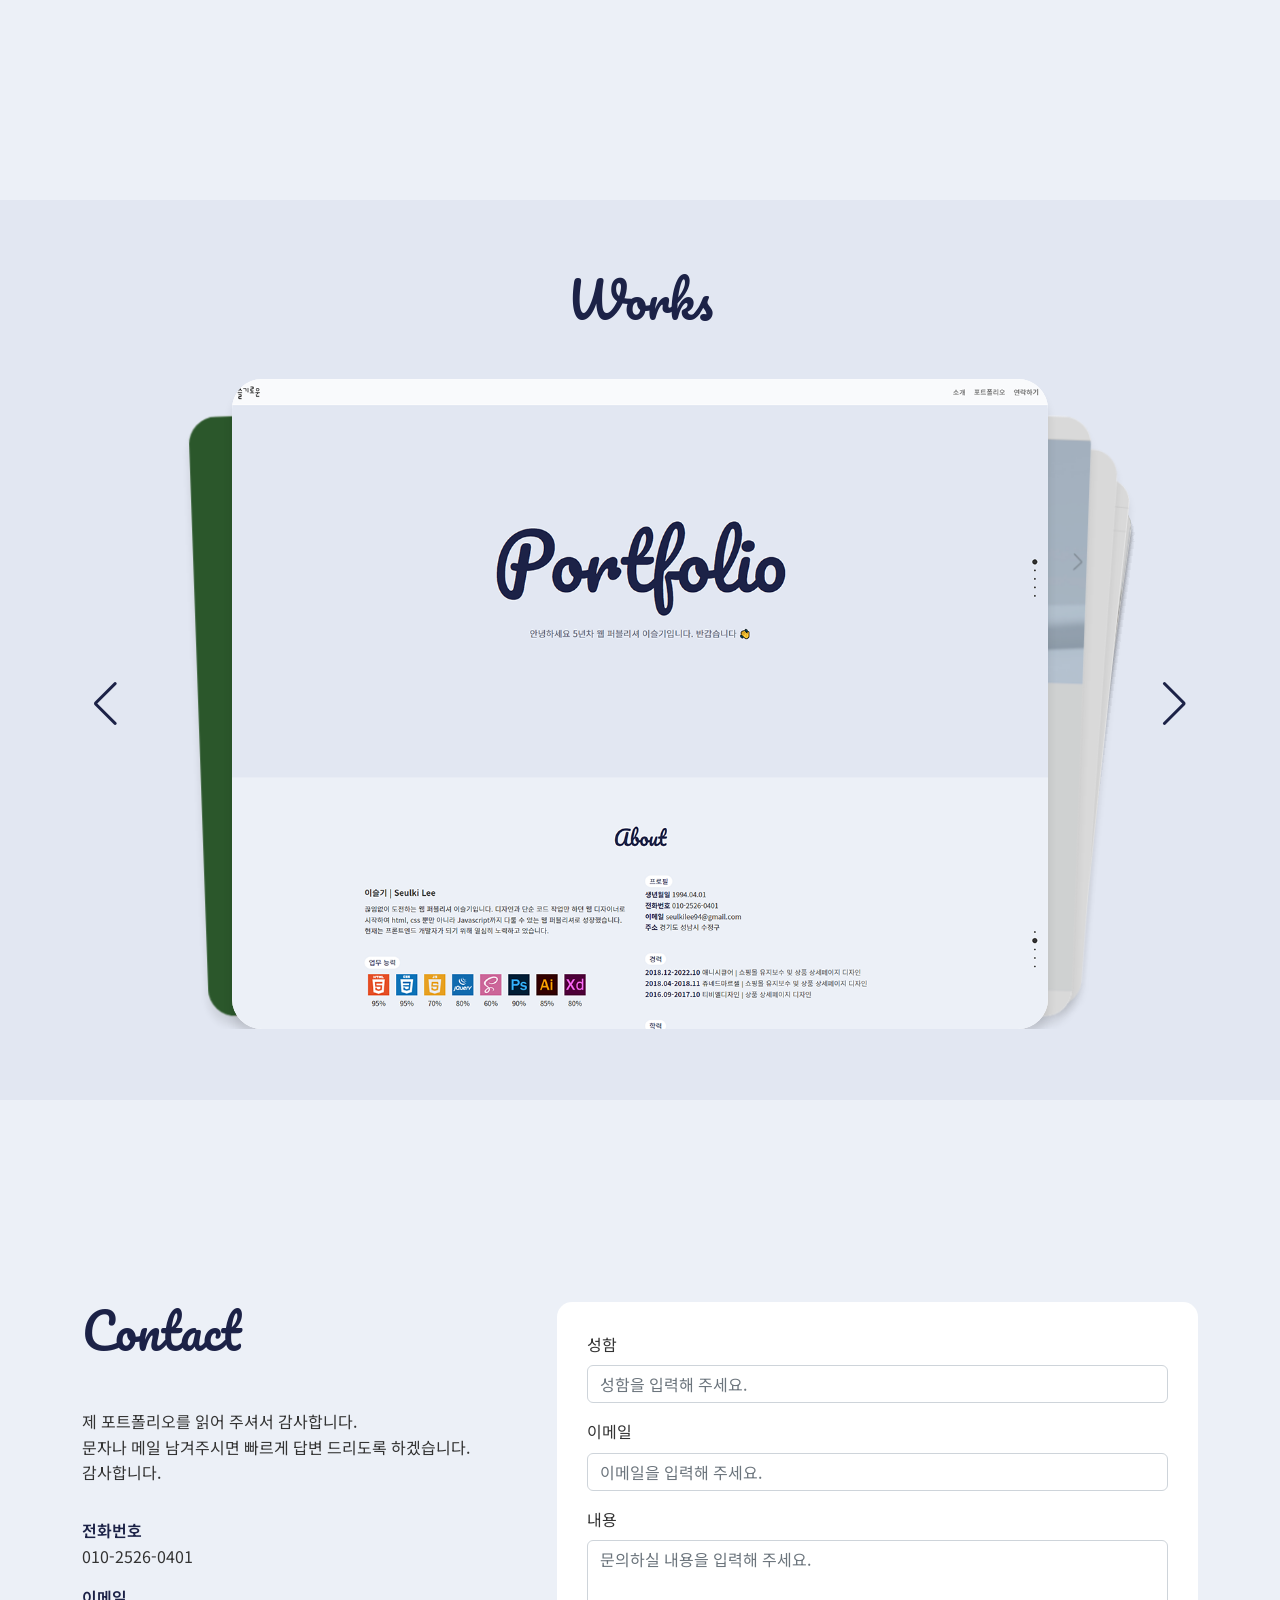
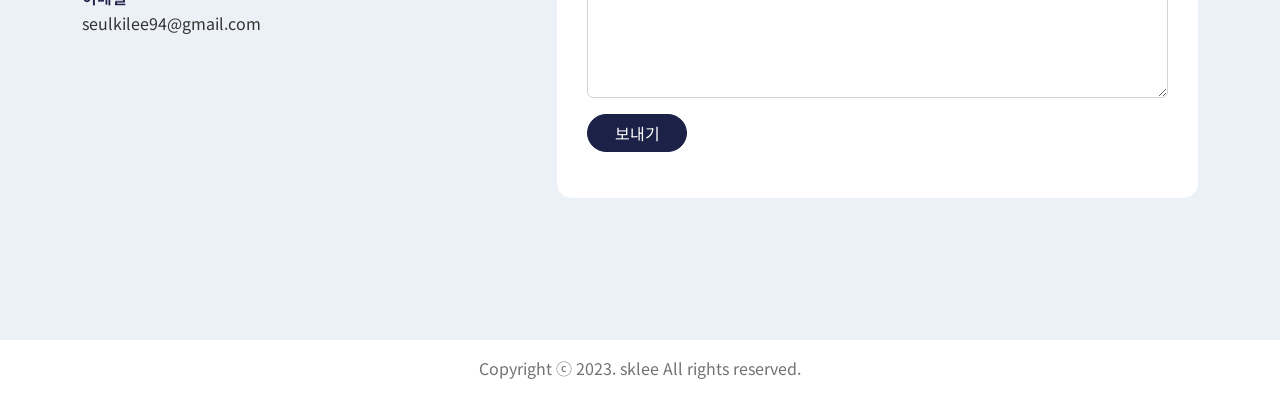
==== commit 893a953b: "클로드: 로고 변경" ====
--- a/index2.html
+++ b/index2.html
@@ -40,7 +40,7 @@
         <header>
             <nav class="navbar navbar-expand-lg bg-light fixed-top">
                 <div class="container-fluid">
-                    <h1 class="header__logo"><a class="navbar-brand" href="#intro" data-menuanchor="intro">슬기로운</a></h1>
+                    <h1 class="header__logo"><a class="navbar-brand" href="#intro" data-menuanchor="intro">skii</a></h1>
                     
                     <h2 class="no-visible">메인 메뉴</h2>
                     <ul class=" d-flex menu" id="topMenu">
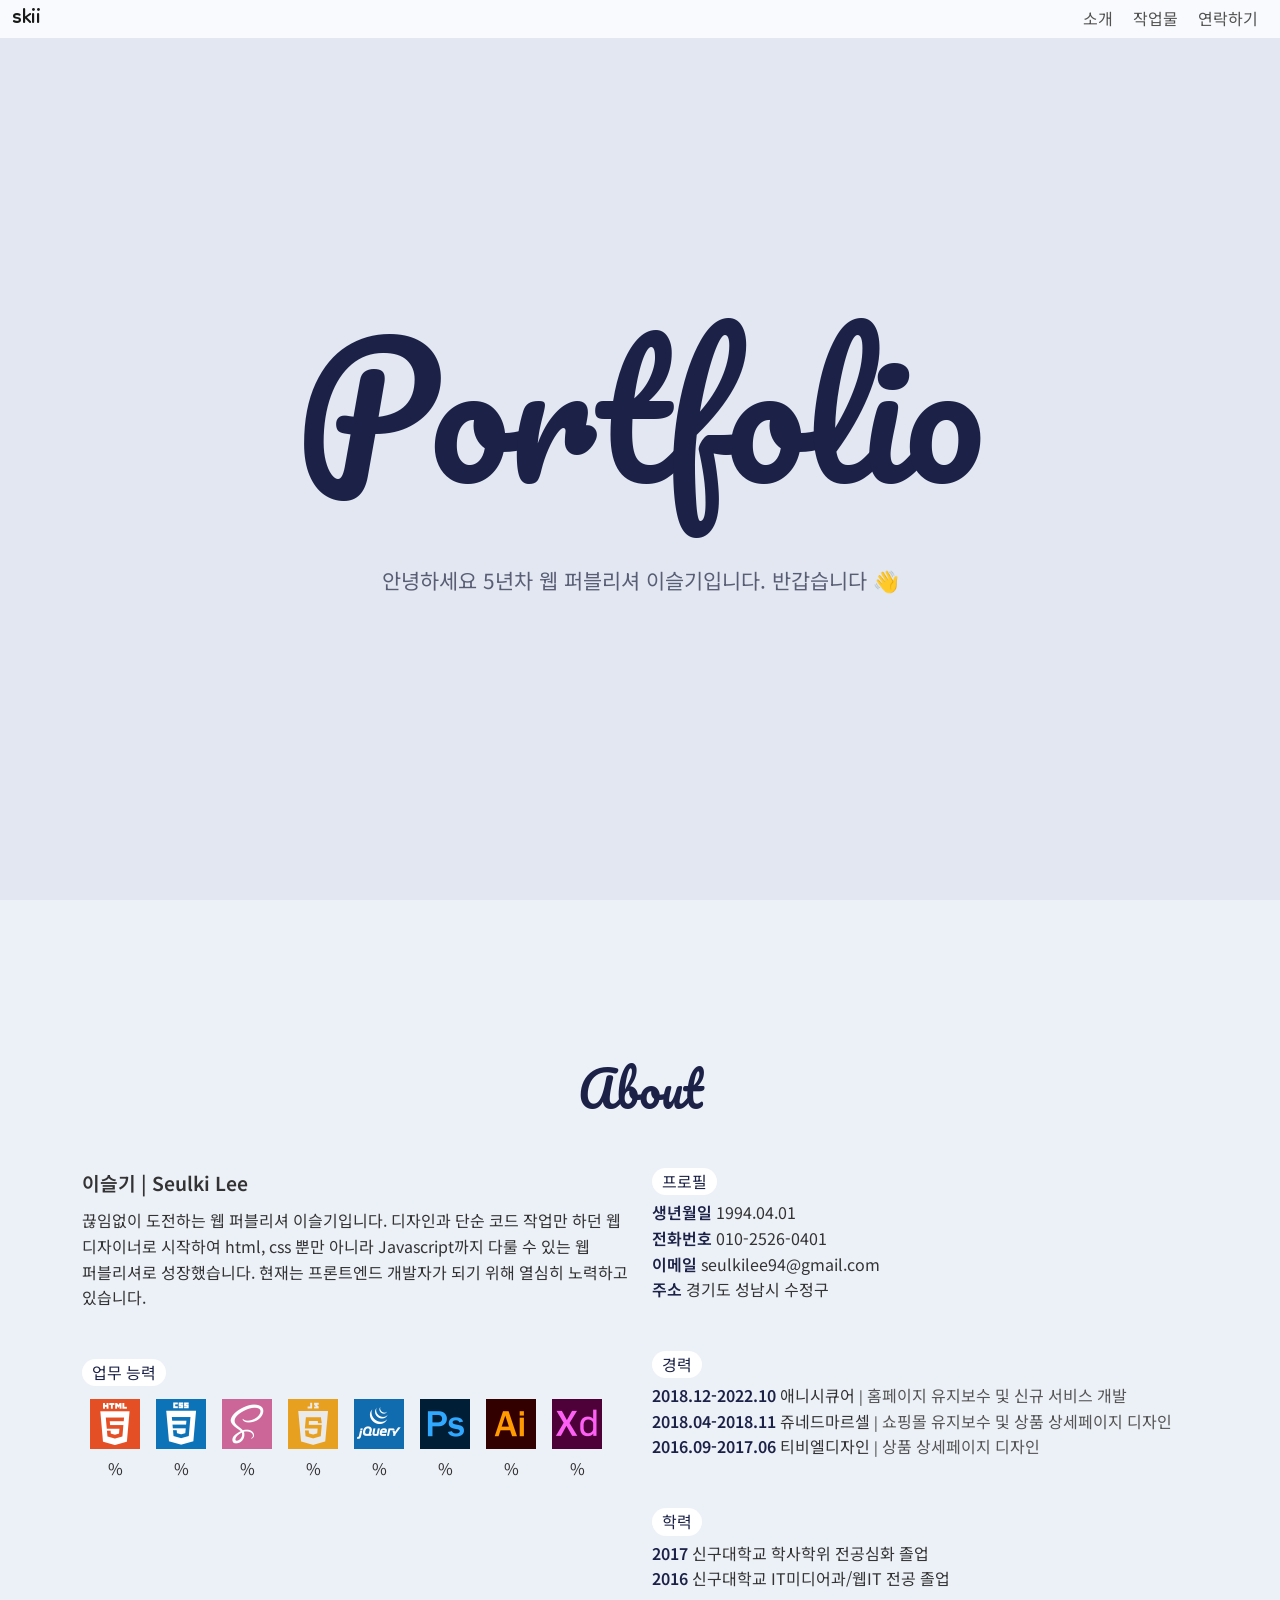
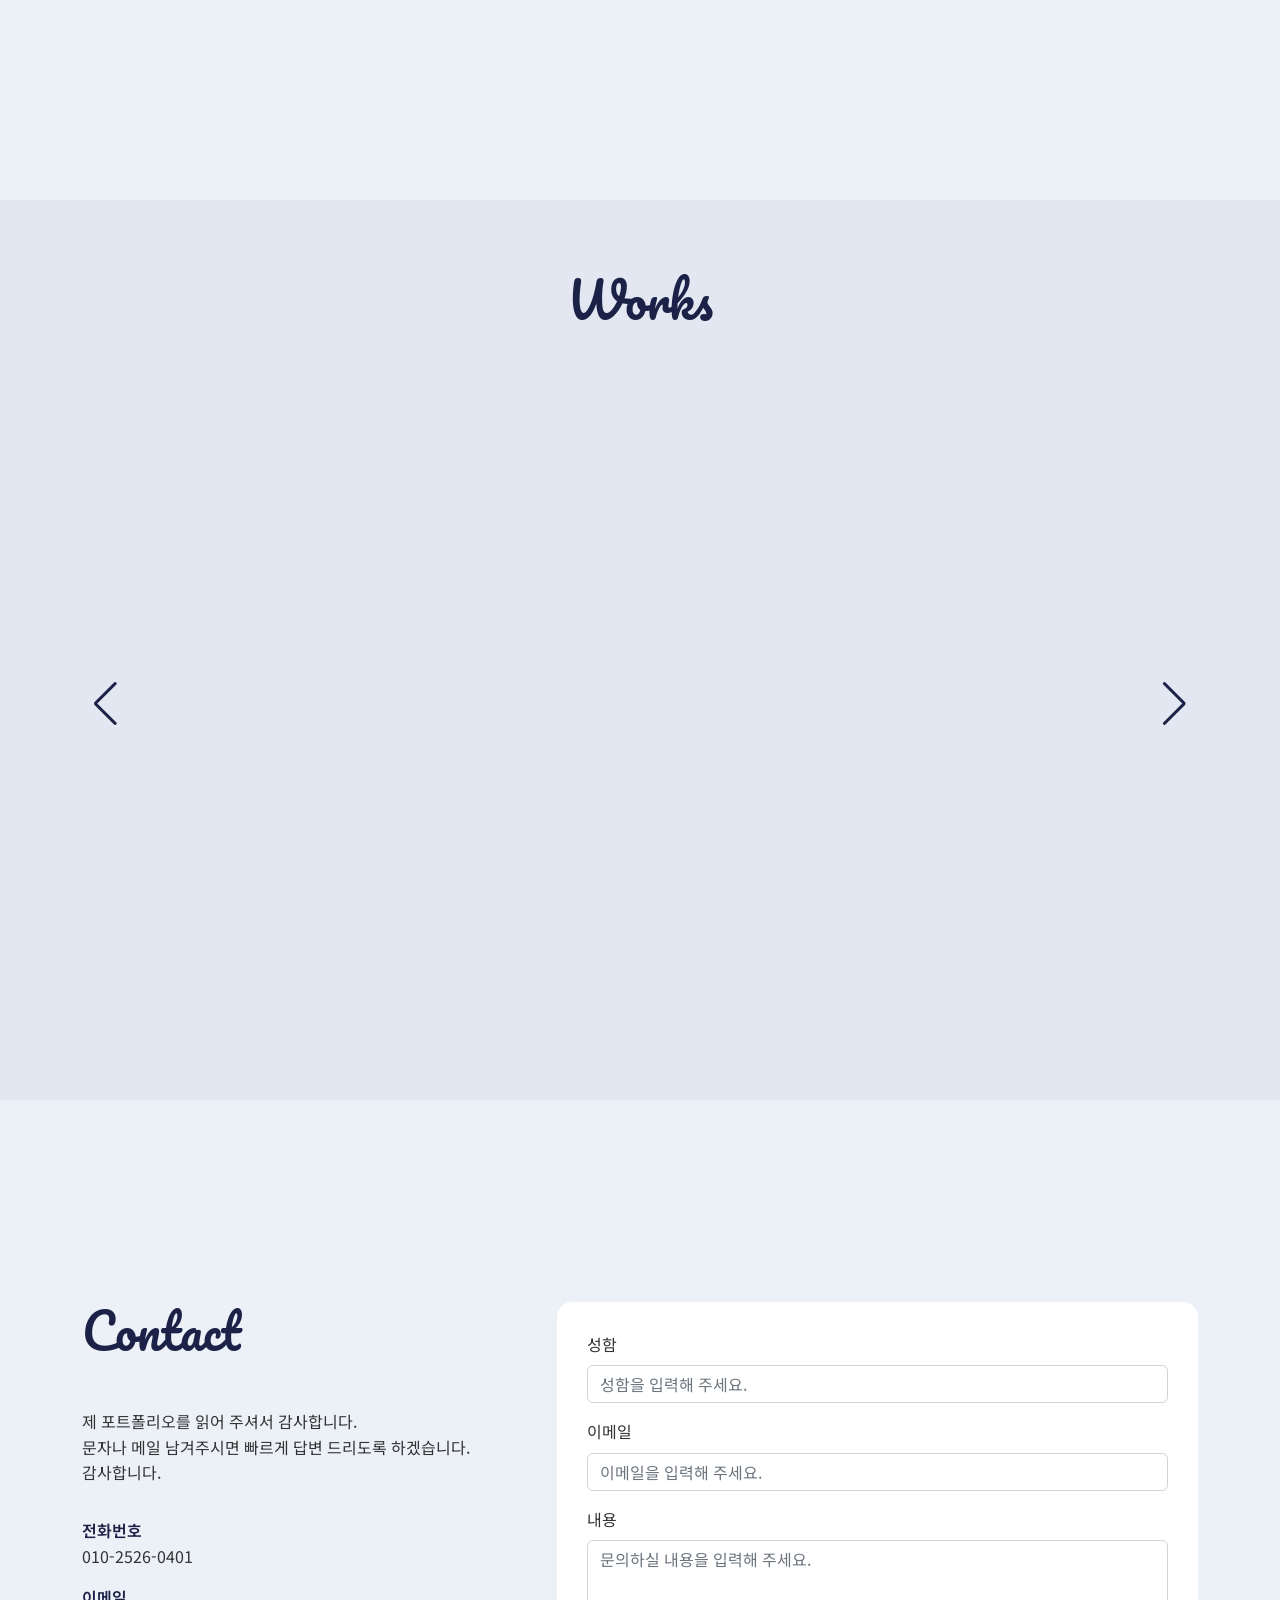
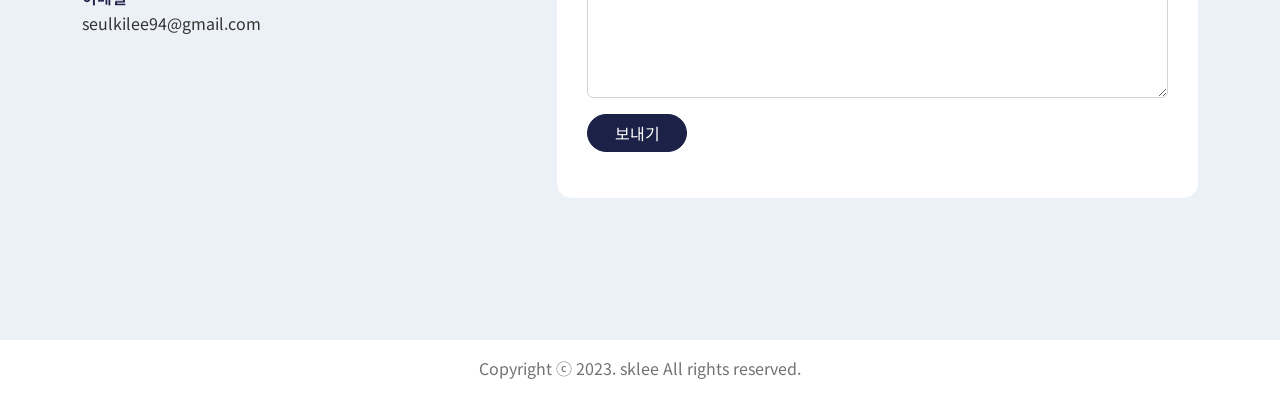
==== commit 26361552: "클로드: 리소스 경로 변경" ====
--- a/index2.html
+++ b/index2.html
@@ -23,15 +23,15 @@
         
 
         <!-- CSS Files -->
-        <link href="/static/css/bootstrap.min.css" rel="stylesheet" >
-        <link href="/static/css/fullpage.min.css" rel="stylesheet" >
-        <link href="/static/css/swiper.min.css" rel="stylesheet" >
-        <link href="/static/css/reset.css" rel="stylesheet" >
+        <link href="./static/css/bootstrap.min.css" rel="stylesheet" >
+        <link href="./static/css/fullpage.min.css" rel="stylesheet" >
+        <link href="./static/css/swiper.min.css" rel="stylesheet" >
+        <link href="./static/css/reset.css" rel="stylesheet" >
         <link rel="preconnect" href="https://fonts.googleapis.com">
         <link rel="preconnect" href="https://fonts.gstatic.com" crossorigin>
         <link href="https://fonts.googleapis.com/css2?family=Dongle:wght@400;700&family=Noto+Sans+KR:wght@100;300;400;500;700;900&family=Pacifico&display=swap" rel="stylesheet">
 
-        <link href="/static/css/style.css" rel="stylesheet" >
+        <link href="./static/css/style.css" rel="stylesheet" >
         <style>
             .section {display: flex; justify-content: center; align-items: center;}
         </style>
@@ -424,11 +424,11 @@
 
 
         <!--    JS Files   -->
-        <script src="/static/js/jquery-3.6.3.min.js"></script>
-        <script src="/static/js/bootstrap.min.js"></script>
-        <script src="/static/js/swiper.min.js" ></script>
+        <script src="./static/js/jquery-3.6.3.min.js"></script>
+        <script src="./static/js/bootstrap.min.js"></script>
+        <script src="./static/js/swiper.min.js" ></script>
         <script src="https://www.google.com/recaptcha/api.js?render=6LfIHtEjAAAAAP_CZ_umI3k7exH9vcJAMZcEPTzt"></script>
-        <script src="/static/js/form-submission-handler.js" ></script>
+        <script src="./static/js/form-submission-handler.js" ></script>
         
         <script>
             $(document).ready(function() {
